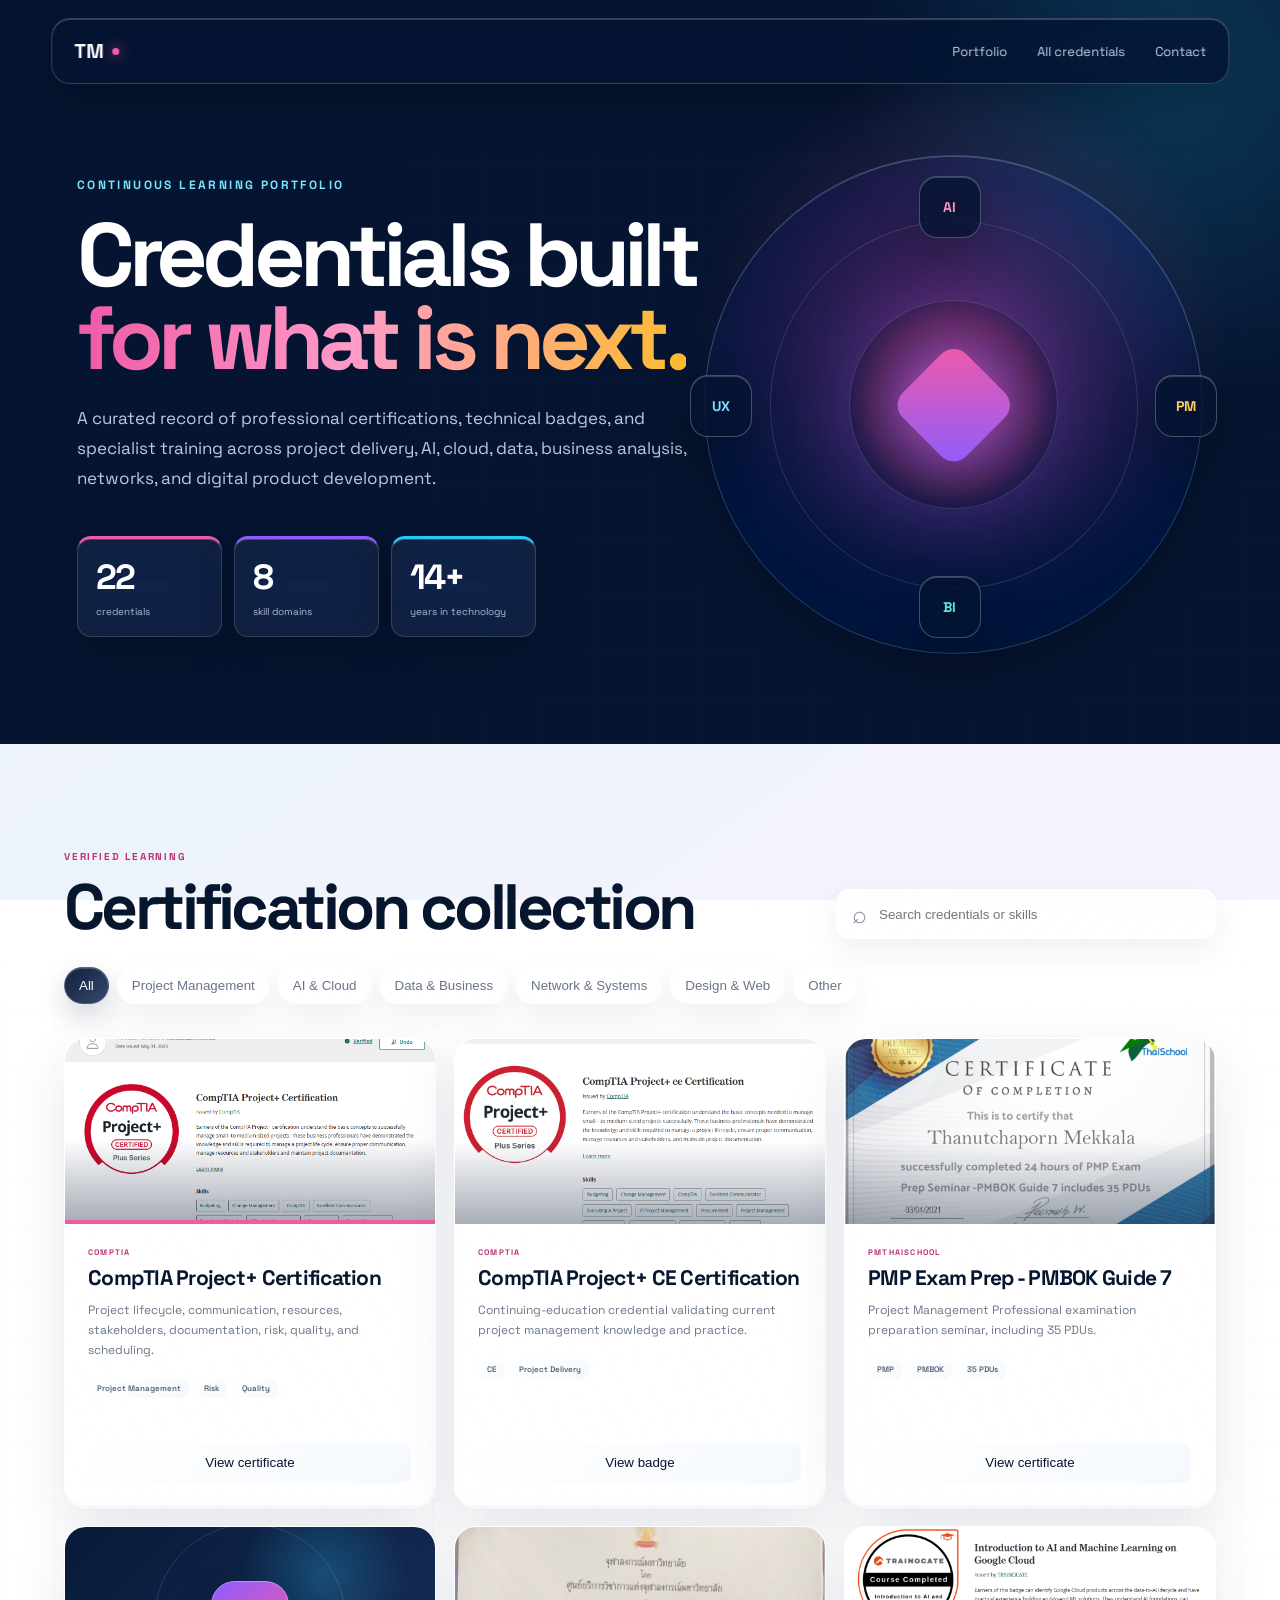
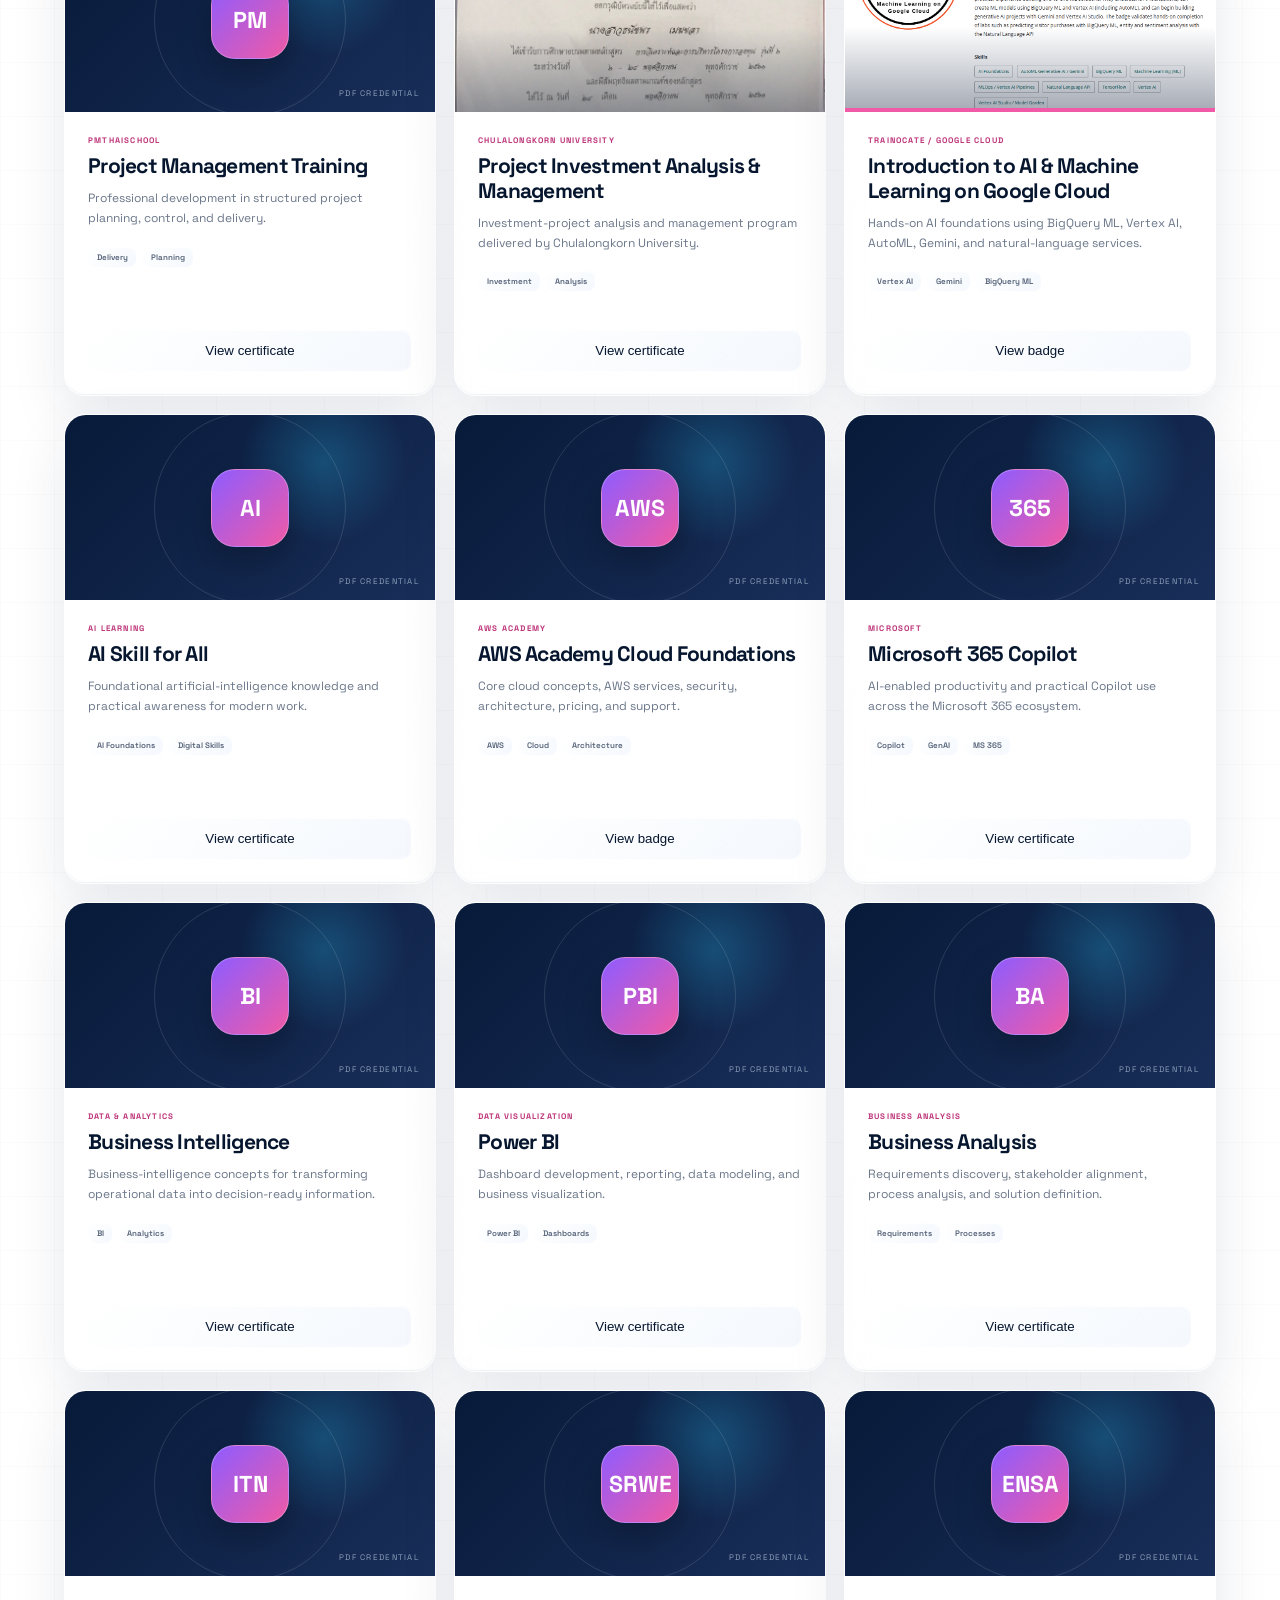
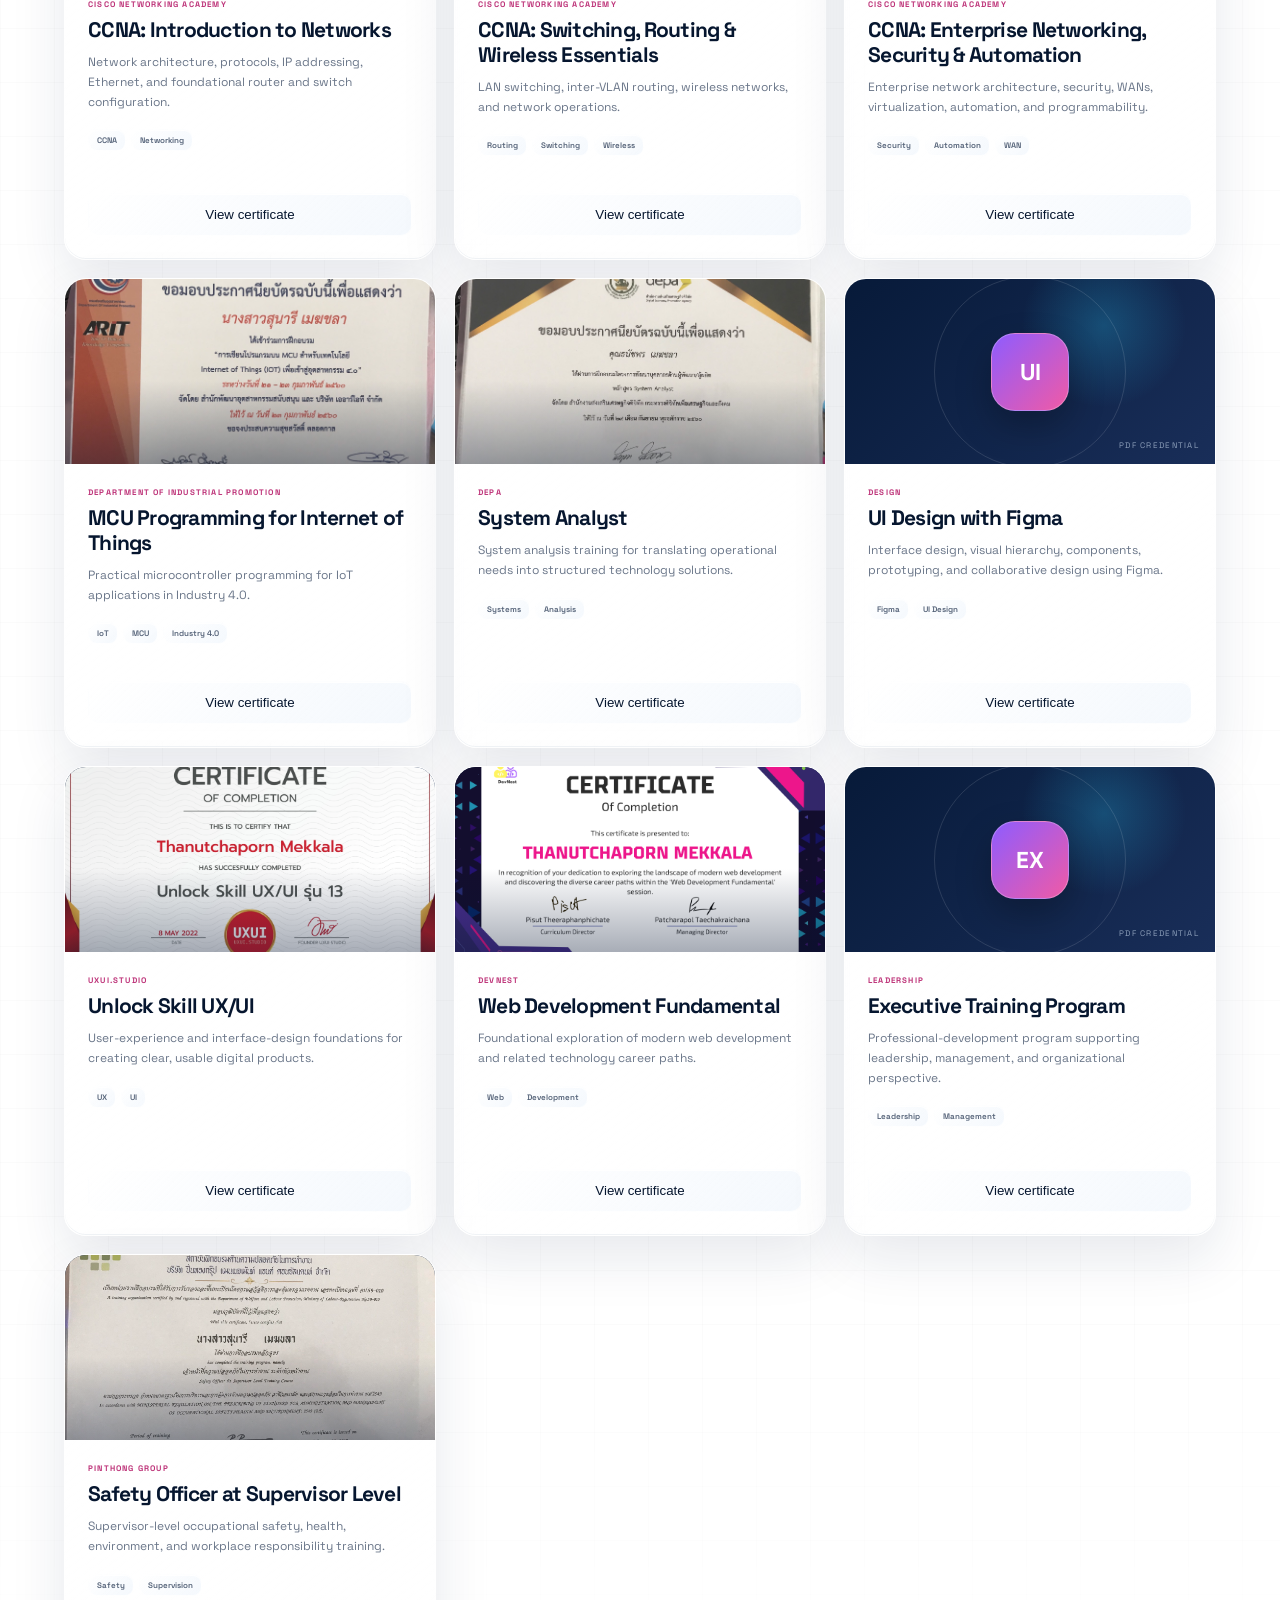
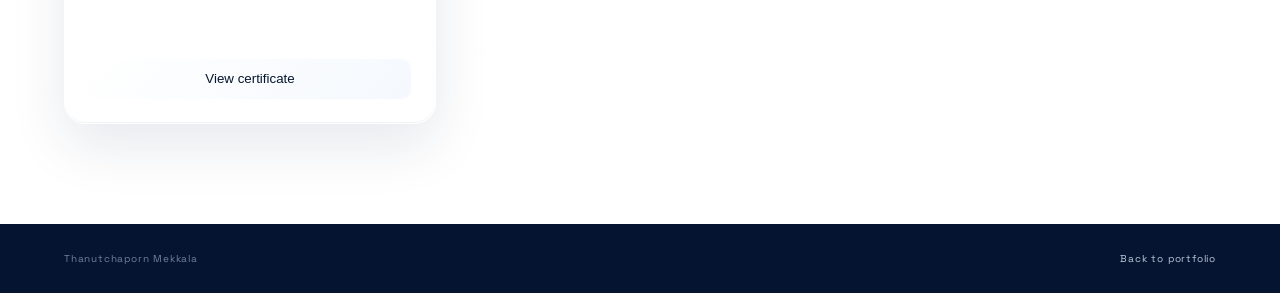
==== certifications.html @ a10a9266 "Publish AI portfolio and certifications" ====
<!doctype html>
<html lang="en">
<head>
  <meta charset="UTF-8">
  <meta name="viewport" content="width=device-width, initial-scale=1.0">
  <meta name="description" content="Professional certifications and training completed by Thanutchaporn Mekkala.">
  <title>Certifications - Thanutchaporn Mekkala</title>
  <link rel="preconnect" href="https://fonts.googleapis.com">
  <link rel="preconnect" href="https://fonts.gstatic.com" crossorigin>
  <link href="https://fonts.googleapis.com/css2?family=Space+Grotesk:wght@400;500;600;700&display=swap" rel="stylesheet">
  <link rel="stylesheet" href="certifications.css">
</head>
<body>
  <header class="cert-nav">
    <a class="cert-brand" href="index.html"><span>TM</span><i></i></a>
    <nav aria-label="Certification navigation"><a href="index.html">Portfolio</a><a href="#catalog">All credentials</a><a href="index.html#contact">Contact</a></nav>
  </header>

  <main>
    <section class="cert-hero">
      <div class="hero-grid" aria-hidden="true"></div>
      <div class="cert-hero-copy">
        <span class="cert-kicker">CONTINUOUS LEARNING PORTFOLIO</span>
        <h1>Credentials built<br><em>for what is next.</em></h1>
        <p>A curated record of professional certifications, technical badges, and specialist training across project delivery, AI, cloud, data, business analysis, networks, and digital product development.</p>
        <div class="cert-stats"><div><strong>22</strong><span>credentials</span></div><div><strong>8</strong><span>skill domains</span></div><div><strong>14+</strong><span>years in technology</span></div></div>
      </div>
      <div class="cert-orbit" aria-hidden="true"><div class="orb orb-a">AI</div><div class="orb orb-b">PM</div><div class="orb orb-c">BI</div><div class="orb orb-d">UX</div><span></span></div>
    </section>

    <section class="catalog" id="catalog">
      <div class="catalog-head">
        <div><span>VERIFIED LEARNING</span><h2>Certification collection</h2></div>
        <label class="cert-search"><span aria-hidden="true">⌕</span><input id="certSearch" type="search" placeholder="Search credentials or skills" aria-label="Search credentials"></label>
      </div>
      <div class="filters" aria-label="Filter credentials">
        <button class="active" data-filter="all">All</button><button data-filter="project">Project Management</button><button data-filter="ai-cloud">AI &amp; Cloud</button><button data-filter="data-business">Data &amp; Business</button><button data-filter="network">Network &amp; Systems</button><button data-filter="design">Design &amp; Web</button><button data-filter="other">Other</button>
      </div>

      <div class="cert-grid">
        <article class="cert-card featured" data-category="project" data-search="comptia project plus certification project management"><div class="card-visual image"><img src="assets/certificates/comptia-project-plus-badge.png" alt="CompTIA Project+ badge"></div><div class="card-copy"><span>COMPTIA</span><h3>CompTIA Project+ Certification</h3><p>Project lifecycle, communication, resources, stakeholders, documentation, risk, quality, and scheduling.</p><div class="skills"><b>Project Management</b><b>Risk</b><b>Quality</b></div><button data-view="assets/certificates/comptia-project-plus-certificate.pdf" data-type="pdf">View certificate</button></div></article>
        <article class="cert-card" data-category="project" data-search="comptia project plus ce continuing education"><div class="card-visual image"><img src="assets/certificates/comptia-project-plus-ce.png" alt="CompTIA Project+ CE badge"></div><div class="card-copy"><span>COMPTIA</span><h3>CompTIA Project+ CE Certification</h3><p>Continuing-education credential validating current project management knowledge and practice.</p><div class="skills"><b>CE</b><b>Project Delivery</b></div><button data-view="assets/certificates/comptia-project-plus-ce.png" data-type="image">View badge</button></div></article>
        <article class="cert-card" data-category="project" data-search="pmp exam prep pmbok guide 7 35 pdus pmthaischool"><div class="card-visual image"><img src="assets/certificates/pmp-exam-prep.jpg" alt="PMP exam preparation certificate"></div><div class="card-copy"><span>PMTHAISCHOOL</span><h3>PMP Exam Prep - PMBOK Guide 7</h3><p>Project Management Professional examination preparation seminar, including 35 PDUs.</p><div class="skills"><b>PMP</b><b>PMBOK</b><b>35 PDUs</b></div><button data-view="assets/certificates/pmp-exam-prep.jpg" data-type="image">View certificate</button></div></article>
        <article class="cert-card" data-category="project" data-search="project management pmthaischool"><div class="card-visual pdf"><span>PM</span></div><div class="card-copy"><span>PMTHAISCHOOL</span><h3>Project Management Training</h3><p>Professional development in structured project planning, control, and delivery.</p><div class="skills"><b>Delivery</b><b>Planning</b></div><button data-view="assets/certificates/pmthaischool-project-management.pdf" data-type="pdf">View certificate</button></div></article>
        <article class="cert-card" data-category="project" data-search="project investment analysis management chulalongkorn university"><div class="card-visual image"><img src="assets/certificates/project-investment.jpg" alt="Project investment certificate"></div><div class="card-copy"><span>CHULALONGKORN UNIVERSITY</span><h3>Project Investment Analysis &amp; Management</h3><p>Investment-project analysis and management program delivered by Chulalongkorn University.</p><div class="skills"><b>Investment</b><b>Analysis</b></div><button data-view="assets/certificates/project-investment.jpg" data-type="image">View certificate</button></div></article>

        <article class="cert-card featured" data-category="ai-cloud" data-search="introduction ai machine learning google cloud vertex gemini bigquery ml"><div class="card-visual image"><img src="assets/certificates/google-cloud-ai-ml.png" alt="Google Cloud AI and machine learning badge"></div><div class="card-copy"><span>TRAINOCATE / GOOGLE CLOUD</span><h3>Introduction to AI &amp; Machine Learning on Google Cloud</h3><p>Hands-on AI foundations using BigQuery ML, Vertex AI, AutoML, Gemini, and natural-language services.</p><div class="skills"><b>Vertex AI</b><b>Gemini</b><b>BigQuery ML</b></div><button data-view="assets/certificates/google-cloud-ai-ml.png" data-type="image">View badge</button></div></article>
        <article class="cert-card" data-category="ai-cloud" data-search="ai skill for all artificial intelligence"><div class="card-visual pdf"><span>AI</span></div><div class="card-copy"><span>AI LEARNING</span><h3>AI Skill for All</h3><p>Foundational artificial-intelligence knowledge and practical awareness for modern work.</p><div class="skills"><b>AI Foundations</b><b>Digital Skills</b></div><button data-view="assets/certificates/ai-skill-for-all.pdf" data-type="pdf">View certificate</button></div></article>
        <article class="cert-card" data-category="ai-cloud" data-search="aws academy cloud foundations amazon web services"><div class="card-visual pdf"><span>AWS</span></div><div class="card-copy"><span>AWS ACADEMY</span><h3>AWS Academy Cloud Foundations</h3><p>Core cloud concepts, AWS services, security, architecture, pricing, and support.</p><div class="skills"><b>AWS</b><b>Cloud</b><b>Architecture</b></div><button data-view="assets/certificates/aws-cloud-foundations.pdf" data-type="pdf">View badge</button></div></article>
        <article class="cert-card" data-category="ai-cloud" data-search="microsoft 365 copilot generative ai productivity"><div class="card-visual pdf"><span>365</span></div><div class="card-copy"><span>MICROSOFT</span><h3>Microsoft 365 Copilot</h3><p>AI-enabled productivity and practical Copilot use across the Microsoft 365 ecosystem.</p><div class="skills"><b>Copilot</b><b>GenAI</b><b>MS 365</b></div><button data-view="assets/certificates/ms365-copilot.pdf" data-type="pdf">View certificate</button></div></article>

        <article class="cert-card" data-category="data-business" data-search="business intelligence bi analytics"><div class="card-visual pdf"><span>BI</span></div><div class="card-copy"><span>DATA &amp; ANALYTICS</span><h3>Business Intelligence</h3><p>Business-intelligence concepts for transforming operational data into decision-ready information.</p><div class="skills"><b>BI</b><b>Analytics</b></div><button data-view="assets/certificates/business-intelligence.pdf" data-type="pdf">View certificate</button></div></article>
        <article class="cert-card" data-category="data-business" data-search="power bi microsoft dashboard visualization"><div class="card-visual pdf"><span>PBI</span></div><div class="card-copy"><span>DATA VISUALIZATION</span><h3>Power BI</h3><p>Dashboard development, reporting, data modeling, and business visualization.</p><div class="skills"><b>Power BI</b><b>Dashboards</b></div><button data-view="assets/certificates/power-bi.pdf" data-type="pdf">View certificate</button></div></article>
        <article class="cert-card" data-category="data-business" data-search="business analysis ba requirements"><div class="card-visual pdf"><span>BA</span></div><div class="card-copy"><span>BUSINESS ANALYSIS</span><h3>Business Analysis</h3><p>Requirements discovery, stakeholder alignment, process analysis, and solution definition.</p><div class="skills"><b>Requirements</b><b>Processes</b></div><button data-view="assets/certificates/business-analysis.pdf" data-type="pdf">View certificate</button></div></article>

        <article class="cert-card" data-category="network" data-search="ccna introduction networks itn cisco"><div class="card-visual pdf"><span>ITN</span></div><div class="card-copy"><span>CISCO NETWORKING ACADEMY</span><h3>CCNA: Introduction to Networks</h3><p>Network architecture, protocols, IP addressing, Ethernet, and foundational router and switch configuration.</p><div class="skills"><b>CCNA</b><b>Networking</b></div><button data-view="assets/certificates/ccna-itn.pdf" data-type="pdf">View certificate</button></div></article>
        <article class="cert-card" data-category="network" data-search="ccna switching routing wireless essentials srwe cisco"><div class="card-visual pdf"><span>SRWE</span></div><div class="card-copy"><span>CISCO NETWORKING ACADEMY</span><h3>CCNA: Switching, Routing &amp; Wireless Essentials</h3><p>LAN switching, inter-VLAN routing, wireless networks, and network operations.</p><div class="skills"><b>Routing</b><b>Switching</b><b>Wireless</b></div><button data-view="assets/certificates/ccna-srwe.pdf" data-type="pdf">View certificate</button></div></article>
        <article class="cert-card" data-category="network" data-search="ccna enterprise networking security automation ensa cisco"><div class="card-visual pdf"><span>ENSA</span></div><div class="card-copy"><span>CISCO NETWORKING ACADEMY</span><h3>CCNA: Enterprise Networking, Security &amp; Automation</h3><p>Enterprise network architecture, security, WANs, virtualization, automation, and programmability.</p><div class="skills"><b>Security</b><b>Automation</b><b>WAN</b></div><button data-view="assets/certificates/ccna-ensa.pdf" data-type="pdf">View certificate</button></div></article>
        <article class="cert-card" data-category="network" data-search="internet things iot mcu industry 4 industrial promotion"><div class="card-visual image"><img src="assets/certificates/iot-industry-4.jpg" alt="Internet of Things certificate"></div><div class="card-copy"><span>DEPARTMENT OF INDUSTRIAL PROMOTION</span><h3>MCU Programming for Internet of Things</h3><p>Practical microcontroller programming for IoT applications in Industry 4.0.</p><div class="skills"><b>IoT</b><b>MCU</b><b>Industry 4.0</b></div><button data-view="assets/certificates/iot-industry-4.jpg" data-type="image">View certificate</button></div></article>
        <article class="cert-card" data-category="network" data-search="system analyst depa digital economy"><div class="card-visual image"><img src="assets/certificates/system-analyst.jpg" alt="System Analyst certificate"></div><div class="card-copy"><span>DEPA</span><h3>System Analyst</h3><p>System analysis training for translating operational needs into structured technology solutions.</p><div class="skills"><b>Systems</b><b>Analysis</b></div><button data-view="assets/certificates/system-analyst.jpg" data-type="image">View certificate</button></div></article>

        <article class="cert-card" data-category="design" data-search="ui design figma ux interface"><div class="card-visual pdf"><span>UI</span></div><div class="card-copy"><span>DESIGN</span><h3>UI Design with Figma</h3><p>Interface design, visual hierarchy, components, prototyping, and collaborative design using Figma.</p><div class="skills"><b>Figma</b><b>UI Design</b></div><button data-view="assets/certificates/ui-design-figma.pdf" data-type="pdf">View certificate</button></div></article>
        <article class="cert-card" data-category="design" data-search="unlock skill ux ui studio user experience"><div class="card-visual image"><img src="assets/certificates/ux-ui-unlock-skill.jpg" alt="UX UI certificate"></div><div class="card-copy"><span>UXUI.STUDIO</span><h3>Unlock Skill UX/UI</h3><p>User-experience and interface-design foundations for creating clear, usable digital products.</p><div class="skills"><b>UX</b><b>UI</b></div><button data-view="assets/certificates/ux-ui-unlock-skill.jpg" data-type="image">View certificate</button></div></article>
        <article class="cert-card" data-category="design" data-search="web development fundamental devnest"><div class="card-visual image"><img src="assets/certificates/web-development-fundamental.png" alt="Web development certificate"></div><div class="card-copy"><span>DEVNEST</span><h3>Web Development Fundamental</h3><p>Foundational exploration of modern web development and related technology career paths.</p><div class="skills"><b>Web</b><b>Development</b></div><button data-view="assets/certificates/web-development-fundamental.png" data-type="image">View certificate</button></div></article>

        <article class="cert-card" data-category="other" data-search="executive leadership training program"><div class="card-visual pdf"><span>EX</span></div><div class="card-copy"><span>LEADERSHIP</span><h3>Executive Training Program</h3><p>Professional-development program supporting leadership, management, and organizational perspective.</p><div class="skills"><b>Leadership</b><b>Management</b></div><button data-view="assets/certificates/executive-training-program.pdf" data-type="pdf">View certificate</button></div></article>
        <article class="cert-card" data-category="other" data-search="safety officer supervisor occupational health safety"><div class="card-visual image"><img src="assets/certificates/safety-officer-supervisor.jpg" alt="Safety officer certificate"></div><div class="card-copy"><span>PINTHONG GROUP</span><h3>Safety Officer at Supervisor Level</h3><p>Supervisor-level occupational safety, health, environment, and workplace responsibility training.</p><div class="skills"><b>Safety</b><b>Supervision</b></div><button data-view="assets/certificates/safety-officer-supervisor.jpg" data-type="image">View certificate</button></div></article>
      </div>
      <p class="no-results" hidden>No credentials match your search.</p>
    </section>
  </main>

  <footer><span>Thanutchaporn Mekkala</span><a href="index.html">Back to portfolio</a></footer>

  <dialog class="viewer" id="certViewer">
    <div class="viewer-bar"><strong id="viewerTitle">Certificate viewer - view only</strong><button id="viewerClose" aria-label="Close viewer">×</button></div>
    <div class="viewer-stage"><iframe id="viewerPdf" title="Certificate PDF preview"></iframe><img id="viewerImage" alt="Certificate preview" draggable="false"><div class="viewer-watermark" aria-hidden="true">VIEW ONLY · THANUTCHAPORN MEKKALA</div></div>
  </dialog>
  <script src="certifications.js"></script>
</body>
</html>
---- certifications.css ----
:root{--ink:#06162f;--paper:#f3f7fb;--pink:#f05aa6;--violet:#8e5cff;--cyan:#28c7f7;--teal:#22d2bd;--gold:#ffbd2e;--line:rgba(6,22,47,.1)}
*{box-sizing:border-box}html{scroll-behavior:smooth}body{margin:0;background:var(--paper);color:var(--ink);font-family:"Space Grotesk",sans-serif}.cert-nav{position:fixed;z-index:20;top:18px;left:50%;width:min(92%,1500px);height:66px;padding:0 22px;display:flex;align-items:center;justify-content:space-between;transform:translateX(-50%);border:1px solid rgba(255,255,255,.2);border-radius:19px;background:rgba(5,20,48,.82);backdrop-filter:blur(18px);box-shadow:0 16px 45px rgba(0,0,0,.18)}.cert-brand{display:flex;align-items:center;gap:8px;color:#fff;text-decoration:none;font-size:20px;font-weight:700}.cert-brand i{width:7px;height:7px;border-radius:50%;background:var(--pink);box-shadow:0 0 14px var(--pink)}.cert-nav nav{display:flex;gap:30px}.cert-nav nav a{color:#c6d0e1;text-decoration:none;font-size:13px}.cert-nav nav a:hover{color:#fff}.cert-hero{position:relative;min-height:720px;padding:155px max(6vw,28px) 90px;overflow:hidden;display:grid;grid-template-columns:1.2fr .8fr;align-items:center;color:#fff;background:radial-gradient(circle at 75% 45%,rgba(240,90,166,.27),transparent 26%),radial-gradient(circle at 92% 10%,rgba(40,199,247,.2),transparent 24%),#051430}.hero-grid{position:absolute;inset:0;opacity:.3;background-image:linear-gradient(rgba(255,255,255,.045) 1px,transparent 1px),linear-gradient(90deg,rgba(255,255,255,.045) 1px,transparent 1px);background-size:54px 54px;mask-image:linear-gradient(90deg,transparent,#000)}.cert-hero-copy{position:relative;z-index:2;max-width:870px}.cert-kicker{color:#78e4ff;font-size:12px;font-weight:700;letter-spacing:.2em}.cert-hero h1{margin:20px 0 24px;font-size:clamp(58px,7vw,112px);line-height:.93;letter-spacing:-.065em}.cert-hero h1 em{font-style:normal;color:transparent;background:linear-gradient(90deg,var(--pink),#ff9bc8 45%,var(--gold));background-clip:text;-webkit-background-clip:text}.cert-hero-copy>p{max-width:760px;color:#bdc8db;font-size:17px;line-height:1.75}.cert-stats{margin-top:42px;display:flex;gap:12px}.cert-stats div{min-width:145px;padding:16px 18px;border:1px solid rgba(255,255,255,.15);border-top:3px solid var(--pink);border-radius:14px;background:rgba(255,255,255,.06);backdrop-filter:blur(12px)}.cert-stats div:nth-child(2){border-top-color:var(--violet)}.cert-stats div:nth-child(3){border-top-color:var(--cyan)}.cert-stats strong{display:block;font-size:35px;letter-spacing:-.06em}.cert-stats span{color:#aeb8cc;font-size:10px}.cert-orbit{position:relative;z-index:2;width:min(39vw,520px);aspect-ratio:1;margin:auto;border:1px solid rgba(117,232,255,.24);border-radius:50%;animation:float 6s ease-in-out infinite}.cert-orbit:before,.cert-orbit:after{content:"";position:absolute;border:1px solid rgba(255,255,255,.13);border-radius:50%}.cert-orbit:before{inset:13%;transform:rotate(35deg)}.cert-orbit:after{inset:29%;background:radial-gradient(circle,rgba(155,92,255,.65),rgba(240,90,166,.15) 55%,transparent 70%);box-shadow:0 0 80px rgba(155,92,255,.3)}.cert-orbit>span{position:absolute;inset:41%;z-index:2;border-radius:18px;background:linear-gradient(135deg,var(--pink),var(--violet));box-shadow:0 0 45px rgba(240,90,166,.45);transform:rotate(45deg)}.orb{position:absolute;z-index:3;width:62px;height:62px;display:grid;place-items:center;border:1px solid rgba(255,255,255,.25);border-radius:18px;background:rgba(5,20,48,.78);box-shadow:0 15px 35px rgba(0,0,0,.25);font-size:14px;font-weight:700}.orb-a{top:4%;left:43%;color:#ff91c2}.orb-b{top:44%;right:-3%;color:#ffd05f}.orb-c{bottom:3%;left:43%;color:#5ce6d5}.orb-d{top:44%;left:-3%;color:#7fddff}.catalog{max-width:1500px;margin:auto;padding:100px max(5vw,24px)}.catalog-head{display:flex;align-items:end;justify-content:space-between;gap:30px;margin-bottom:28px}.catalog-head>div>span{color:#c02f78;font-size:10px;font-weight:700;letter-spacing:.18em}.catalog h2{margin:10px 0 0;font-size:clamp(38px,5vw,70px);line-height:1;letter-spacing:-.055em}.cert-search{width:min(380px,100%);height:50px;padding:0 15px;display:flex;align-items:center;gap:10px;border:1px solid var(--line);border-radius:14px;background:#fff;box-shadow:0 12px 30px rgba(6,22,47,.05)}.cert-search span{font-size:25px;color:#8490a3}.cert-search input{width:100%;border:0;outline:0;background:transparent;font:500 13px inherit;color:var(--ink)}.filters{display:flex;flex-wrap:wrap;gap:8px;margin-bottom:34px}.filters button{padding:10px 14px;border:1px solid var(--line);border-radius:20px;background:#fff;color:#68758a;font:600 11px inherit;cursor:pointer}.filters button.active,.filters button:hover{border-color:var(--ink);background:var(--ink);color:#fff}.cert-grid{display:grid;grid-template-columns:repeat(3,minmax(0,1fr));gap:18px}.cert-card{min-width:0;min-height:470px;display:flex;flex-direction:column;overflow:hidden;border:1px solid var(--line);border-radius:22px;background:#fff;box-shadow:0 15px 40px rgba(6,22,47,.055);transition:transform .25s,box-shadow .25s}.cert-card:hover{transform:translateY(-7px);box-shadow:0 25px 55px rgba(6,22,47,.12)}.cert-card[hidden]{display:none}.card-visual{height:185px;position:relative;overflow:hidden;background:linear-gradient(135deg,#071a39,#192e59)}.card-visual.image img{width:100%;height:100%;object-fit:cover;object-position:center}.card-visual.image:after{content:"";position:absolute;inset:0;background:linear-gradient(180deg,transparent 55%,rgba(5,20,48,.35))}.card-visual.pdf{display:grid;place-items:center;background:radial-gradient(circle at 70% 25%,rgba(40,199,247,.25),transparent 28%),linear-gradient(135deg,#071a39,#192e59)}.card-visual.pdf:before{content:"";position:absolute;width:190px;height:190px;border:1px solid rgba(255,255,255,.12);border-radius:50%}.card-visual.pdf:after{content:"PDF CREDENTIAL";position:absolute;bottom:14px;right:16px;color:#8ea0bb;font-size:8px;letter-spacing:.16em}.card-visual.pdf span{position:relative;z-index:2;width:78px;height:78px;display:grid;place-items:center;border:1px solid rgba(255,255,255,.25);border-radius:24px;background:linear-gradient(135deg,var(--violet),var(--pink));color:#fff;font-size:23px;font-weight:700;box-shadow:0 15px 35px rgba(0,0,0,.25)}.cert-card.featured .card-visual{border-bottom:4px solid var(--pink)}.card-copy{padding:23px;display:flex;flex:1;flex-direction:column}.card-copy>span{color:#bd3278;font-size:8px;font-weight:700;letter-spacing:.15em}.card-copy h3{margin:9px 0 10px;font-size:21px;line-height:1.18;letter-spacing:-.035em}.card-copy p{margin:0;color:#6a7689;font-size:12px;line-height:1.65}.skills{display:flex;flex-wrap:wrap;gap:5px;margin:17px 0}.skills b{padding:5px 8px;border-radius:9px;background:#f1f5f9;color:#536177;font-size:8px;font-weight:600}.card-copy button{width:100%;height:43px;margin-top:auto;border:1px solid #cbd4e1;border-radius:11px;background:#fff;color:var(--ink);font:700 11px inherit;cursor:pointer}.card-copy button:hover{border-color:var(--pink);color:#c42c78;background:#fff6fa}.no-results{text-align:center;color:#7a8698}.viewer{width:min(94vw,1280px);height:min(92vh,900px);padding:0;overflow:hidden;border:0;border-radius:20px;background:#07162f;box-shadow:0 35px 100px rgba(0,0,0,.55)}.viewer::backdrop{background:rgba(2,8,20,.82);backdrop-filter:blur(8px)}.viewer-bar{height:62px;padding:0 18px;display:flex;align-items:center;justify-content:space-between;color:#fff;border-bottom:1px solid rgba(255,255,255,.13)}.viewer-bar strong{font-size:13px}.viewer-bar>div{display:flex;align-items:center;gap:12px}.viewer-bar a{color:#aeefff;font-size:11px;text-decoration:none}.viewer-bar button{width:36px;height:36px;border:1px solid rgba(255,255,255,.2);border-radius:10px;background:rgba(255,255,255,.07);color:#fff;font-size:25px;cursor:pointer}.viewer-stage{height:calc(100% - 62px);display:grid;place-items:center;background:#dfe6ef}.viewer iframe{width:100%;height:100%;border:0;background:#fff}.viewer img{display:none;max-width:100%;max-height:100%;object-fit:contain}.viewer.image-mode iframe{display:none}.viewer.image-mode img{display:block}.viewer.pdf-mode iframe{display:block}.viewer.pdf-mode img{display:none}footer{padding:28px max(5vw,24px);display:flex;justify-content:space-between;background:#051430;color:#71819a;font-size:10px;letter-spacing:.08em}footer a{color:#bdc8db;text-decoration:none}@keyframes float{50%{transform:translateY(-12px) rotate(2deg)}}
@media(max-width:1000px){.cert-hero{grid-template-columns:1fr;min-height:auto}.cert-orbit{display:none}.cert-grid{grid-template-columns:1fr 1fr}.catalog-head{align-items:flex-start;flex-direction:column}.cert-search{width:100%}}
@media(max-width:650px){.cert-nav nav a:not(:first-child){display:none}.cert-hero{padding:130px 20px 70px}.cert-hero h1{font-size:52px}.cert-hero-copy>p{font-size:15px}.cert-stats{display:grid;grid-template-columns:1fr 1fr}.cert-stats div{min-width:0}.cert-grid{grid-template-columns:1fr}.catalog{padding:75px 20px}.cert-card{min-height:440px}.viewer{width:100vw;height:100vh;max-height:none;border-radius:0}footer{gap:14px;flex-direction:column}}

/* View-only certificate presentation controls. */
.card-visual img,.viewer-stage img{-webkit-user-drag:none;user-select:none;pointer-events:none}
.viewer-bar>button{width:36px;height:36px;border:1px solid rgba(255,255,255,.2);border-radius:10px;background:rgba(255,255,255,.07);color:#fff;font-size:25px;cursor:pointer}
.viewer-stage{position:relative;overflow:hidden}
.viewer-watermark{position:absolute;z-index:5;left:50%;bottom:18px;max-width:90%;padding:7px 13px;transform:translateX(-50%);pointer-events:none;border:1px solid rgba(255,255,255,.35);border-radius:20px;background:rgba(5,20,48,.62);color:rgba(255,255,255,.8);font-size:9px;font-weight:700;letter-spacing:.16em;white-space:nowrap;backdrop-filter:blur(7px)}
@media print{body{display:none!important}}

/* Luxury AI glass system - certifications page. */
body{background:radial-gradient(circle at 10% 12%,rgba(40,199,247,.14),transparent 28%),radial-gradient(circle at 90% 24%,rgba(155,92,255,.13),transparent 30%),linear-gradient(145deg,#f5faff,#edf3fa 52%,#f7f3ff);background-attachment:fixed}
.catalog{position:relative}.catalog:before{content:"";position:absolute;z-index:-1;inset:0;opacity:.45;background-image:linear-gradient(rgba(6,25,54,.035) 1px,transparent 1px),linear-gradient(90deg,rgba(6,25,54,.035) 1px,transparent 1px);background-size:54px 54px;mask-image:linear-gradient(180deg,transparent,#000 12%,#000 88%,transparent)}
.cert-nav,.cert-stats div,.cert-orbit,.orb{backdrop-filter:blur(24px) saturate(145%);-webkit-backdrop-filter:blur(24px) saturate(145%);box-shadow:inset 0 1px 0 rgba(255,255,255,.2),0 20px 50px rgba(0,0,0,.2)}
.cert-search,.filters button{border-color:rgba(255,255,255,.82);background:linear-gradient(135deg,rgba(255,255,255,.86),rgba(255,255,255,.58));backdrop-filter:blur(18px) saturate(140%);-webkit-backdrop-filter:blur(18px) saturate(140%);box-shadow:inset 0 1px 0 rgba(255,255,255,.95),0 12px 30px rgba(20,43,79,.07)}
.filters button.active,.filters button:hover{border-color:rgba(255,255,255,.2);background:linear-gradient(135deg,rgba(5,20,48,.95),rgba(25,49,91,.88));box-shadow:inset 0 1px 0 rgba(255,255,255,.18),0 12px 28px rgba(5,20,48,.18)}
.cert-card{position:relative;border-color:rgba(255,255,255,.84);background:linear-gradient(145deg,rgba(255,255,255,.88),rgba(255,255,255,.55));backdrop-filter:blur(22px) saturate(145%);-webkit-backdrop-filter:blur(22px) saturate(145%);box-shadow:0 22px 55px rgba(17,42,78,.1),inset 0 1px 0 rgba(255,255,255,.96),inset 0 -1px 0 rgba(69,102,144,.08)}
.cert-card:before{content:"";position:absolute;z-index:4;top:-60%;left:-42%;width:32%;height:225%;pointer-events:none;opacity:0;transform:rotate(20deg);background:linear-gradient(90deg,transparent,rgba(255,255,255,.75),transparent);transition:left .8s ease,opacity .35s ease}.cert-card:hover:before{left:120%;opacity:.72}.cert-card:hover{border-color:rgba(155,92,255,.25);box-shadow:0 30px 72px rgba(38,58,104,.17),0 0 0 1px rgba(155,92,255,.1),inset 0 1px 0 #fff}.card-copy{position:relative;z-index:2}.card-copy button,.skills b{border:1px solid rgba(255,255,255,.8);background:linear-gradient(135deg,rgba(255,255,255,.78),rgba(237,244,252,.58));backdrop-filter:blur(12px);-webkit-backdrop-filter:blur(12px);box-shadow:inset 0 1px 0 rgba(255,255,255,.95)}
.viewer{border:1px solid rgba(255,255,255,.18);background:rgba(5,20,48,.86);backdrop-filter:blur(26px) saturate(140%);-webkit-backdrop-filter:blur(26px) saturate(140%);box-shadow:0 40px 120px rgba(0,0,0,.62),inset 0 1px 0 rgba(255,255,255,.16)}
@media(prefers-reduced-motion:reduce){.cert-card:before{display:none}}
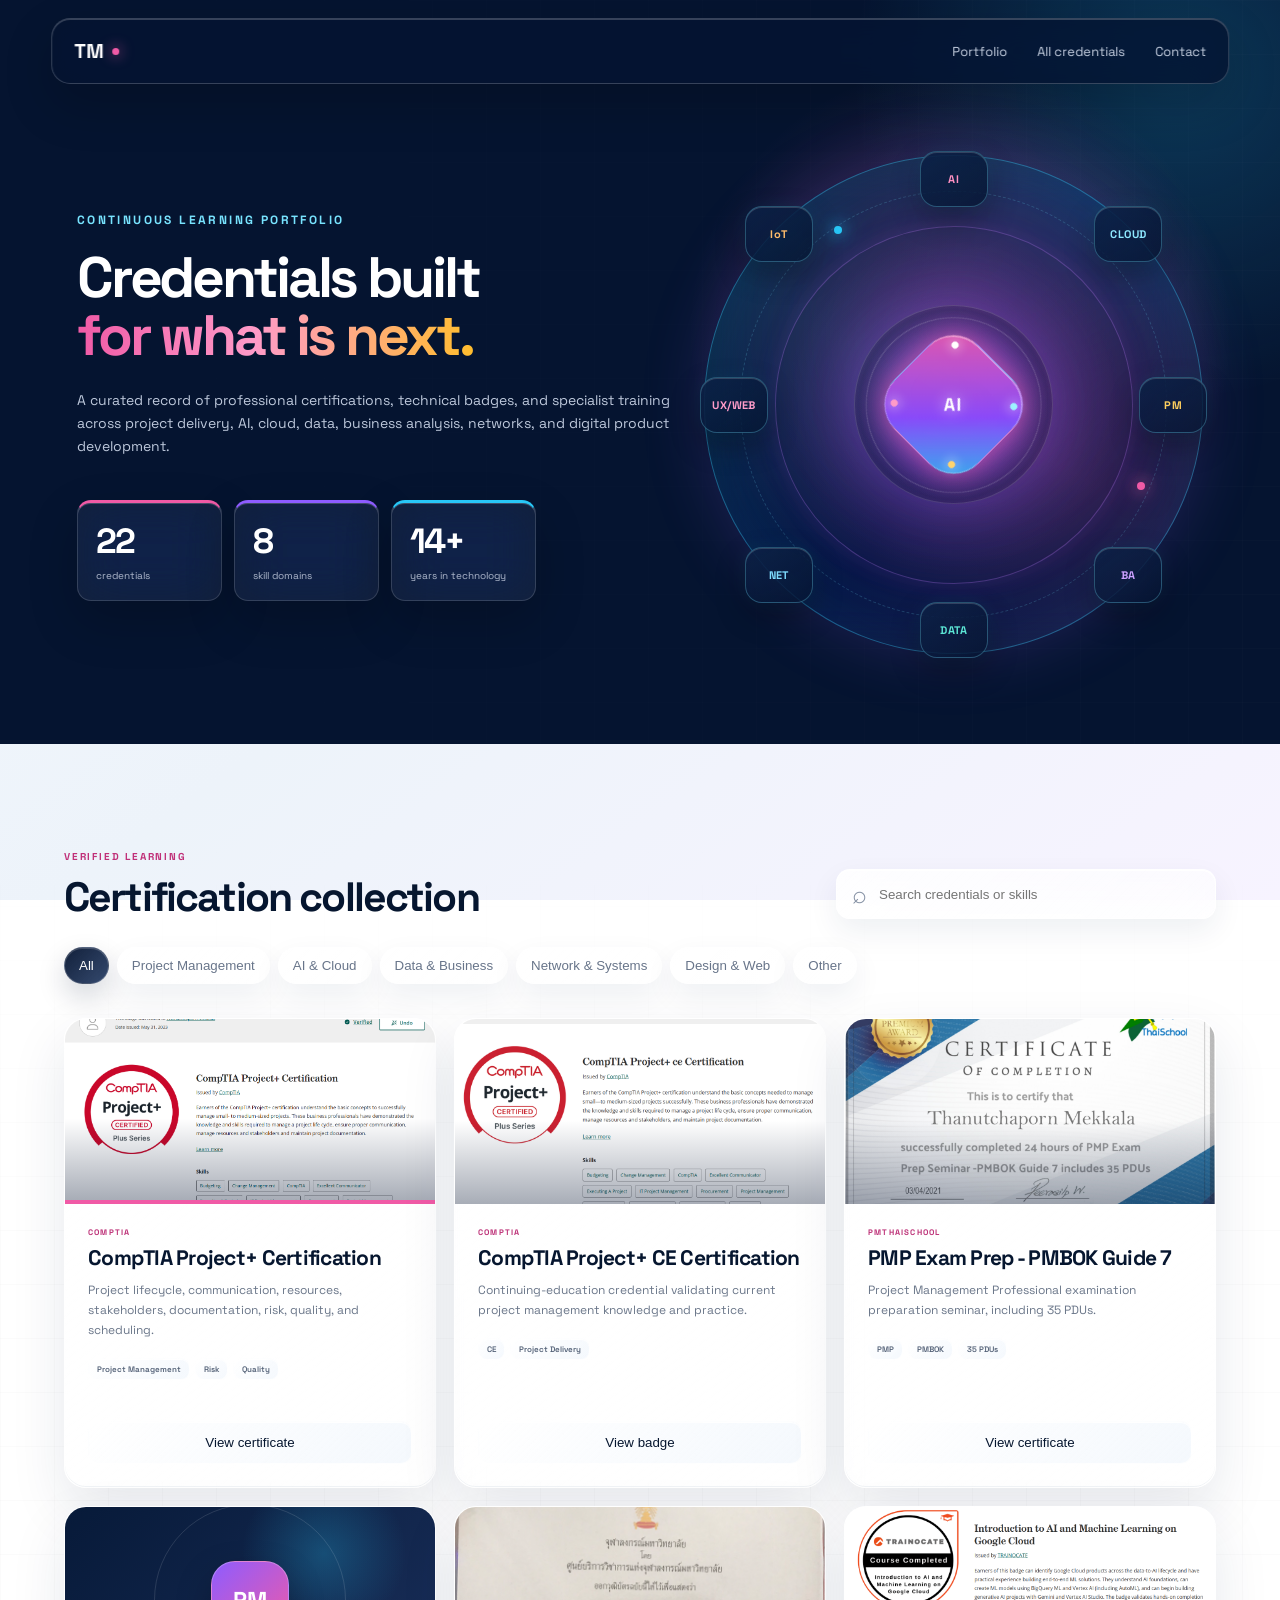
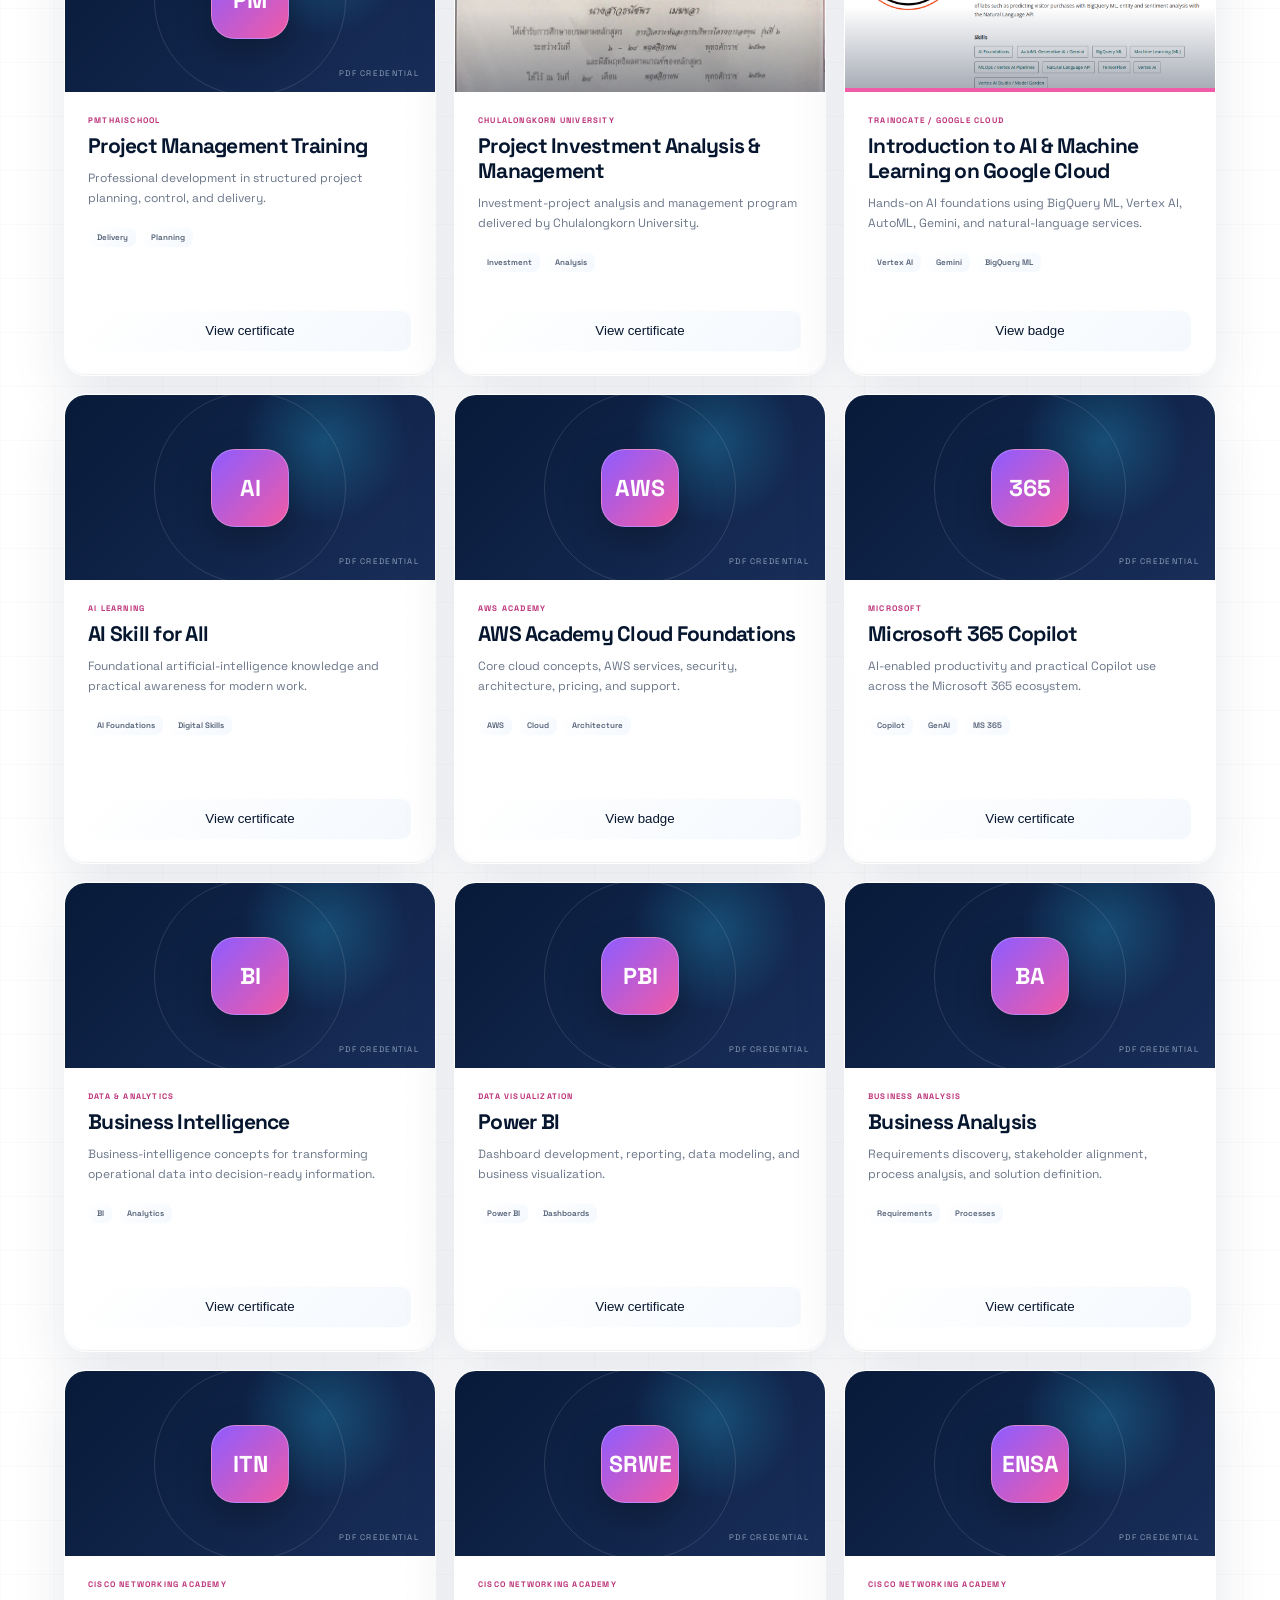
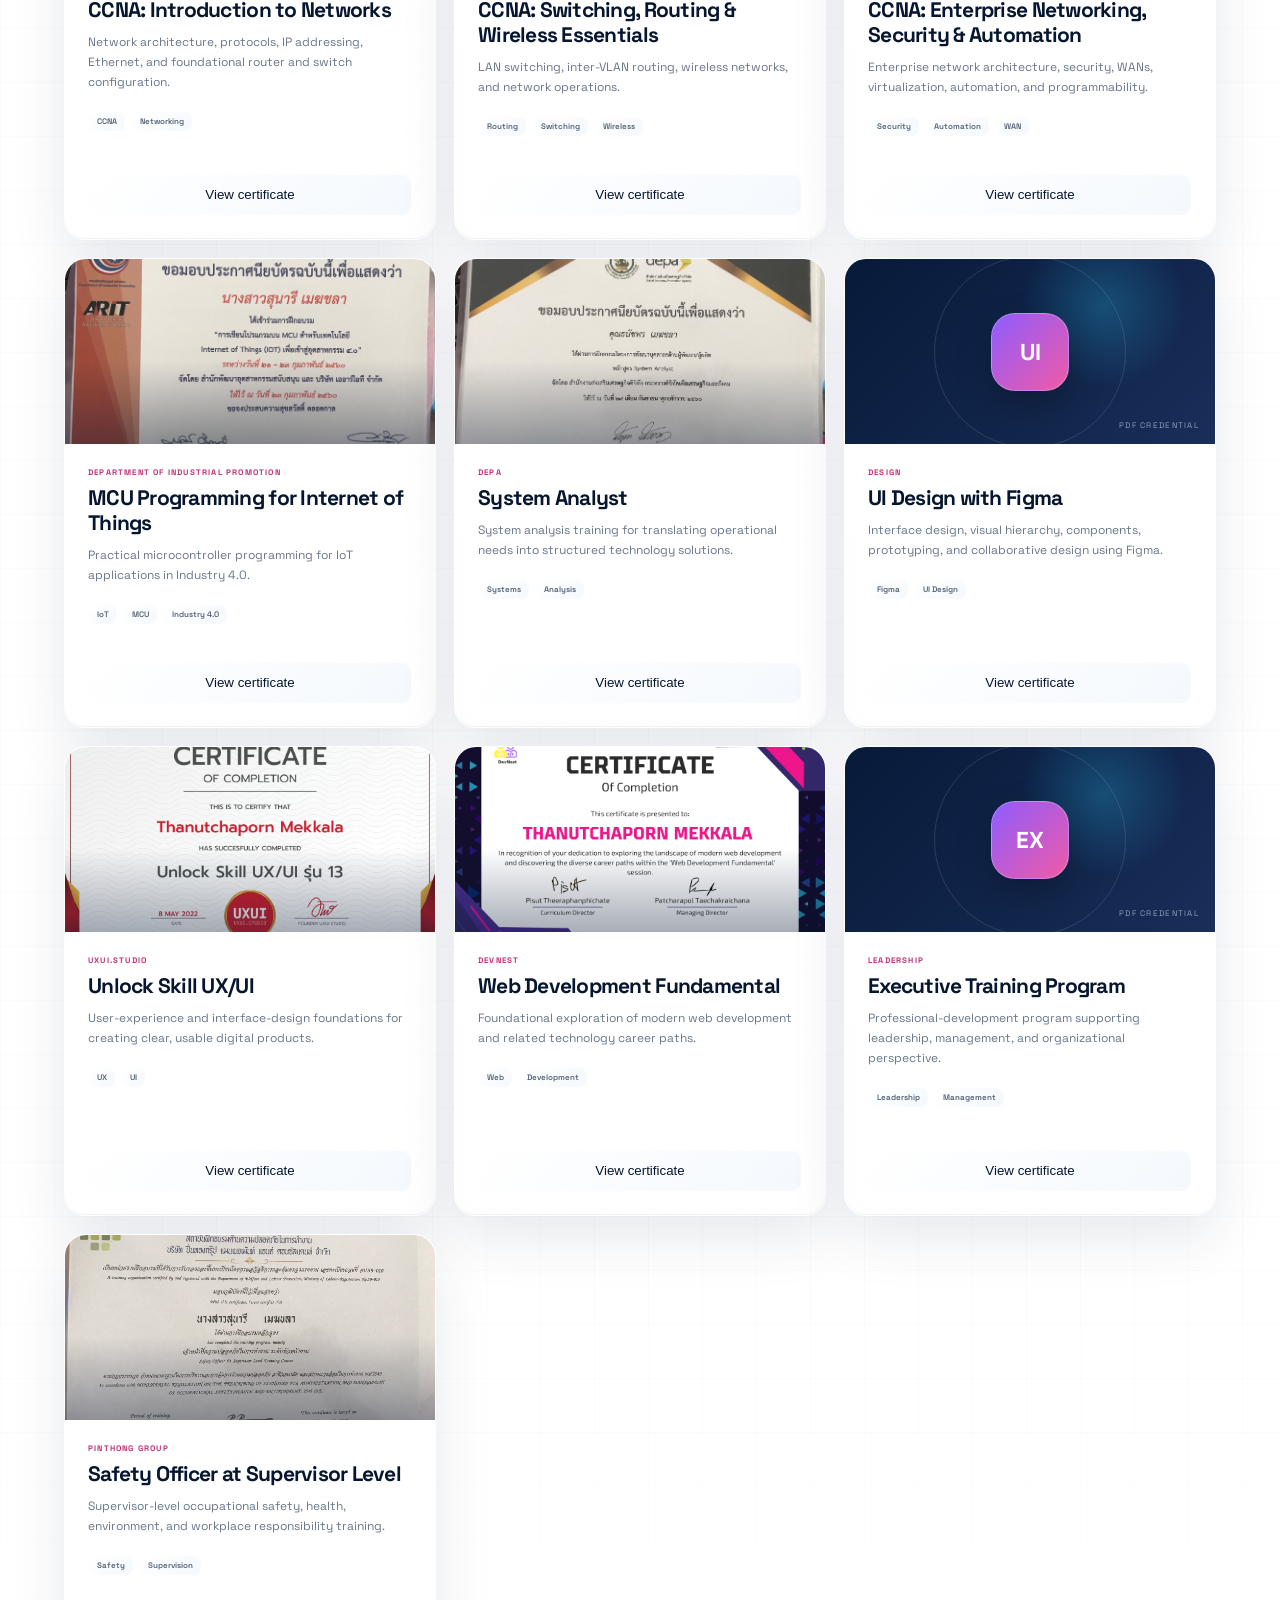
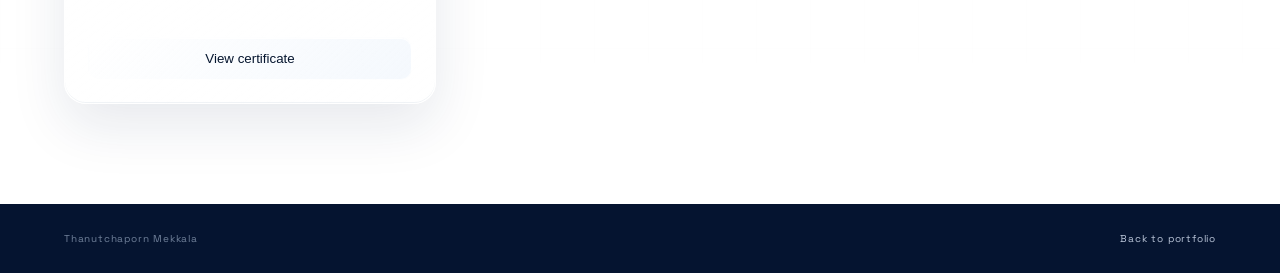
==== commit a1d4bb3e: "Publish expanded portfolio and key projects" ====
--- a/certifications.html
+++ b/certifications.html
@@ -25,7 +25,12 @@
         <p>A curated record of professional certifications, technical badges, and specialist training across project delivery, AI, cloud, data, business analysis, networks, and digital product development.</p>
         <div class="cert-stats"><div><strong>22</strong><span>credentials</span></div><div><strong>8</strong><span>skill domains</span></div><div><strong>14+</strong><span>years in technology</span></div></div>
       </div>
-      <div class="cert-orbit" aria-hidden="true"><div class="orb orb-a">AI</div><div class="orb orb-b">PM</div><div class="orb orb-c">BI</div><div class="orb orb-d">UX</div><span></span></div>
+      <div class="cert-orbit" aria-hidden="true">
+        <div class="orbit-circuit"></div>
+        <div class="orb orb-a">AI</div><div class="orb orb-b">CLOUD</div><div class="orb orb-c">PM</div><div class="orb orb-d">BA</div>
+        <div class="orb orb-e">DATA</div><div class="orb orb-f">NET</div><div class="orb orb-g">UX/WEB</div><div class="orb orb-h">IoT</div>
+        <div class="ai-core"><span>AI</span><i></i><b></b><b></b><b></b><b></b></div>
+      </div>
     </section>
 
     <section class="catalog" id="catalog">
--- a/certifications.css
+++ b/certifications.css
@@ -20,3 +20,31 @@
 .cert-card:before{content:"";position:absolute;z-index:4;top:-60%;left:-42%;width:32%;height:225%;pointer-events:none;opacity:0;transform:rotate(20deg);background:linear-gradient(90deg,transparent,rgba(255,255,255,.75),transparent);transition:left .8s ease,opacity .35s ease}.cert-card:hover:before{left:120%;opacity:.72}.cert-card:hover{border-color:rgba(155,92,255,.25);box-shadow:0 30px 72px rgba(38,58,104,.17),0 0 0 1px rgba(155,92,255,.1),inset 0 1px 0 #fff}.card-copy{position:relative;z-index:2}.card-copy button,.skills b{border:1px solid rgba(255,255,255,.8);background:linear-gradient(135deg,rgba(255,255,255,.78),rgba(237,244,252,.58));backdrop-filter:blur(12px);-webkit-backdrop-filter:blur(12px);box-shadow:inset 0 1px 0 rgba(255,255,255,.95)}
 .viewer{border:1px solid rgba(255,255,255,.18);background:rgba(5,20,48,.86);backdrop-filter:blur(26px) saturate(140%);-webkit-backdrop-filter:blur(26px) saturate(140%);box-shadow:0 40px 120px rgba(0,0,0,.62),inset 0 1px 0 rgba(255,255,255,.16)}
 @media(prefers-reduced-motion:reduce){.cert-card:before{display:none}}
+
+/* Eight-domain AI neural orbit. */
+.cert-orbit{border-color:rgba(61,211,255,.38);background:radial-gradient(circle at center,rgba(155,92,255,.18),transparent 48%),conic-gradient(from 30deg,rgba(40,199,247,.04),rgba(240,90,166,.13),rgba(155,92,255,.05),rgba(34,210,189,.11),rgba(40,199,247,.04));box-shadow:inset 0 0 75px rgba(40,199,247,.08),0 0 65px rgba(155,92,255,.18)}
+.cert-orbit:before{inset:14%;border-color:rgba(192,126,255,.28);box-shadow:0 0 26px rgba(155,92,255,.1)}
+.cert-orbit:after{inset:30%;background:radial-gradient(circle,rgba(240,90,166,.3),rgba(155,92,255,.18) 45%,rgba(7,24,54,.2) 68%,transparent 72%);box-shadow:0 0 90px rgba(155,92,255,.35)}
+.orbit-circuit{position:absolute;inset:7%;border:1px dashed rgba(117,232,255,.18);border-radius:50%;animation:orbitSpin 28s linear infinite}
+.orbit-circuit:before,.orbit-circuit:after{content:"";position:absolute;width:8px;height:8px;border-radius:50%;background:var(--cyan);box-shadow:0 0 15px var(--cyan),0 0 30px rgba(40,199,247,.7)}
+.orbit-circuit:before{top:8%;left:22%}.orbit-circuit:after{right:5%;bottom:30%;background:var(--pink);box-shadow:0 0 15px var(--pink),0 0 30px rgba(240,90,166,.7)}
+.orb{inset:auto;width:68px;height:56px;border-color:rgba(117,232,255,.28);border-radius:17px;background:linear-gradient(145deg,rgba(12,33,70,.92),rgba(5,20,48,.78));font-size:11px;letter-spacing:.04em;box-shadow:inset 0 1px 0 rgba(255,255,255,.16),0 12px 30px rgba(0,0,0,.32),0 0 20px rgba(40,199,247,.08)}
+.orb-a{top:-1%;left:50%;transform:translateX(-50%);color:#ff91c2}
+.orb-b{top:10%;right:8%;color:#8ee9ff}
+.orb-c{top:50%;right:-1%;transform:translateY(-50%);color:#ffd05f}
+.orb-d{right:8%;bottom:10%;color:#cba1ff}
+.orb-e{bottom:-1%;left:50%;transform:translateX(-50%);color:#5ce6d5}
+.orb-f{bottom:10%;left:8%;color:#7fddff}
+.orb-g{top:50%;left:-1%;transform:translateY(-50%);color:#ff9dca}
+.orb-h{top:10%;left:8%;color:#ffbd6c}
+.ai-core{position:absolute;z-index:3;inset:38%;display:grid;place-items:center;border:1px solid rgba(255,255,255,.3);border-radius:30%;background:linear-gradient(135deg,rgba(240,90,166,.95),rgba(139,75,255,.95) 58%,rgba(40,199,247,.9));box-shadow:0 0 25px rgba(240,90,166,.65),0 0 70px rgba(155,92,255,.5),inset 0 1px 0 rgba(255,255,255,.45);transform:rotate(45deg)}
+.ai-core>span{z-index:2;color:#fff;font-size:18px;font-weight:700;letter-spacing:.08em;transform:rotate(-45deg);text-shadow:0 0 14px rgba(255,255,255,.7)}
+.ai-core>i{position:absolute;inset:-25%;border:1px solid rgba(255,255,255,.18);border-radius:50%;animation:corePulse 3.2s ease-in-out infinite}
+.ai-core>b{position:absolute;width:7px;height:7px;border-radius:50%;background:#fff;box-shadow:0 0 12px #fff}.ai-core>b:nth-of-type(1){top:10%;left:12%}.ai-core>b:nth-of-type(2){top:12%;right:10%;background:#9cf2ff}.ai-core>b:nth-of-type(3){right:12%;bottom:10%;background:#ffd46e}.ai-core>b:nth-of-type(4){left:10%;bottom:12%;background:#ff9bc8}
+@keyframes orbitSpin{to{transform:rotate(360deg)}}@keyframes corePulse{50%{transform:scale(1.12);opacity:.45}}
+@media(prefers-reduced-motion:reduce){.orbit-circuit,.ai-core>i{animation:none}}
+/* Typography scale aligned with the main portfolio page. */
+.cert-hero h1{font-size:clamp(48px,4.45vw,70px);line-height:1.02;letter-spacing:-.055em}
+.cert-hero-copy>p{font-size:14px;line-height:1.65}
+.catalog h2{font-size:clamp(30px,3.2vw,46px);line-height:1.08;letter-spacing:-.045em}
+@media(max-width:650px){.cert-hero h1{font-size:38px}}
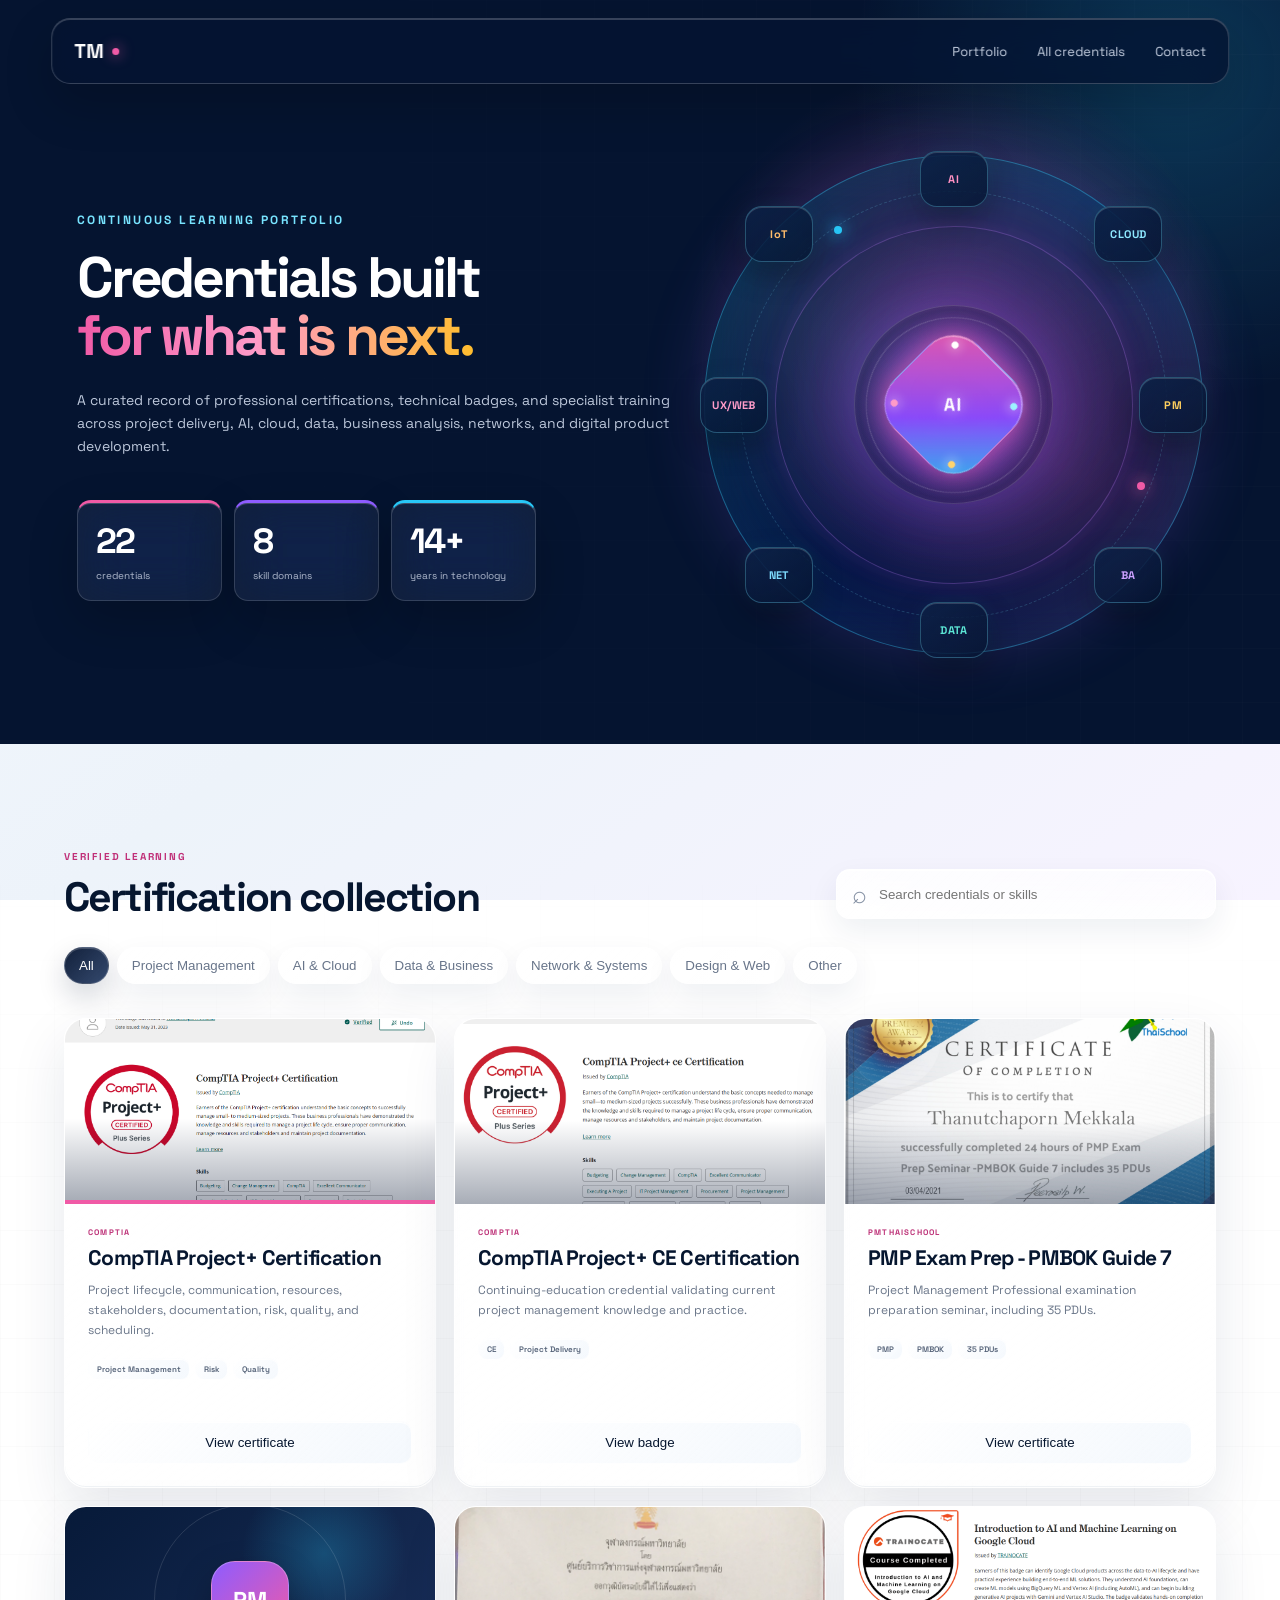
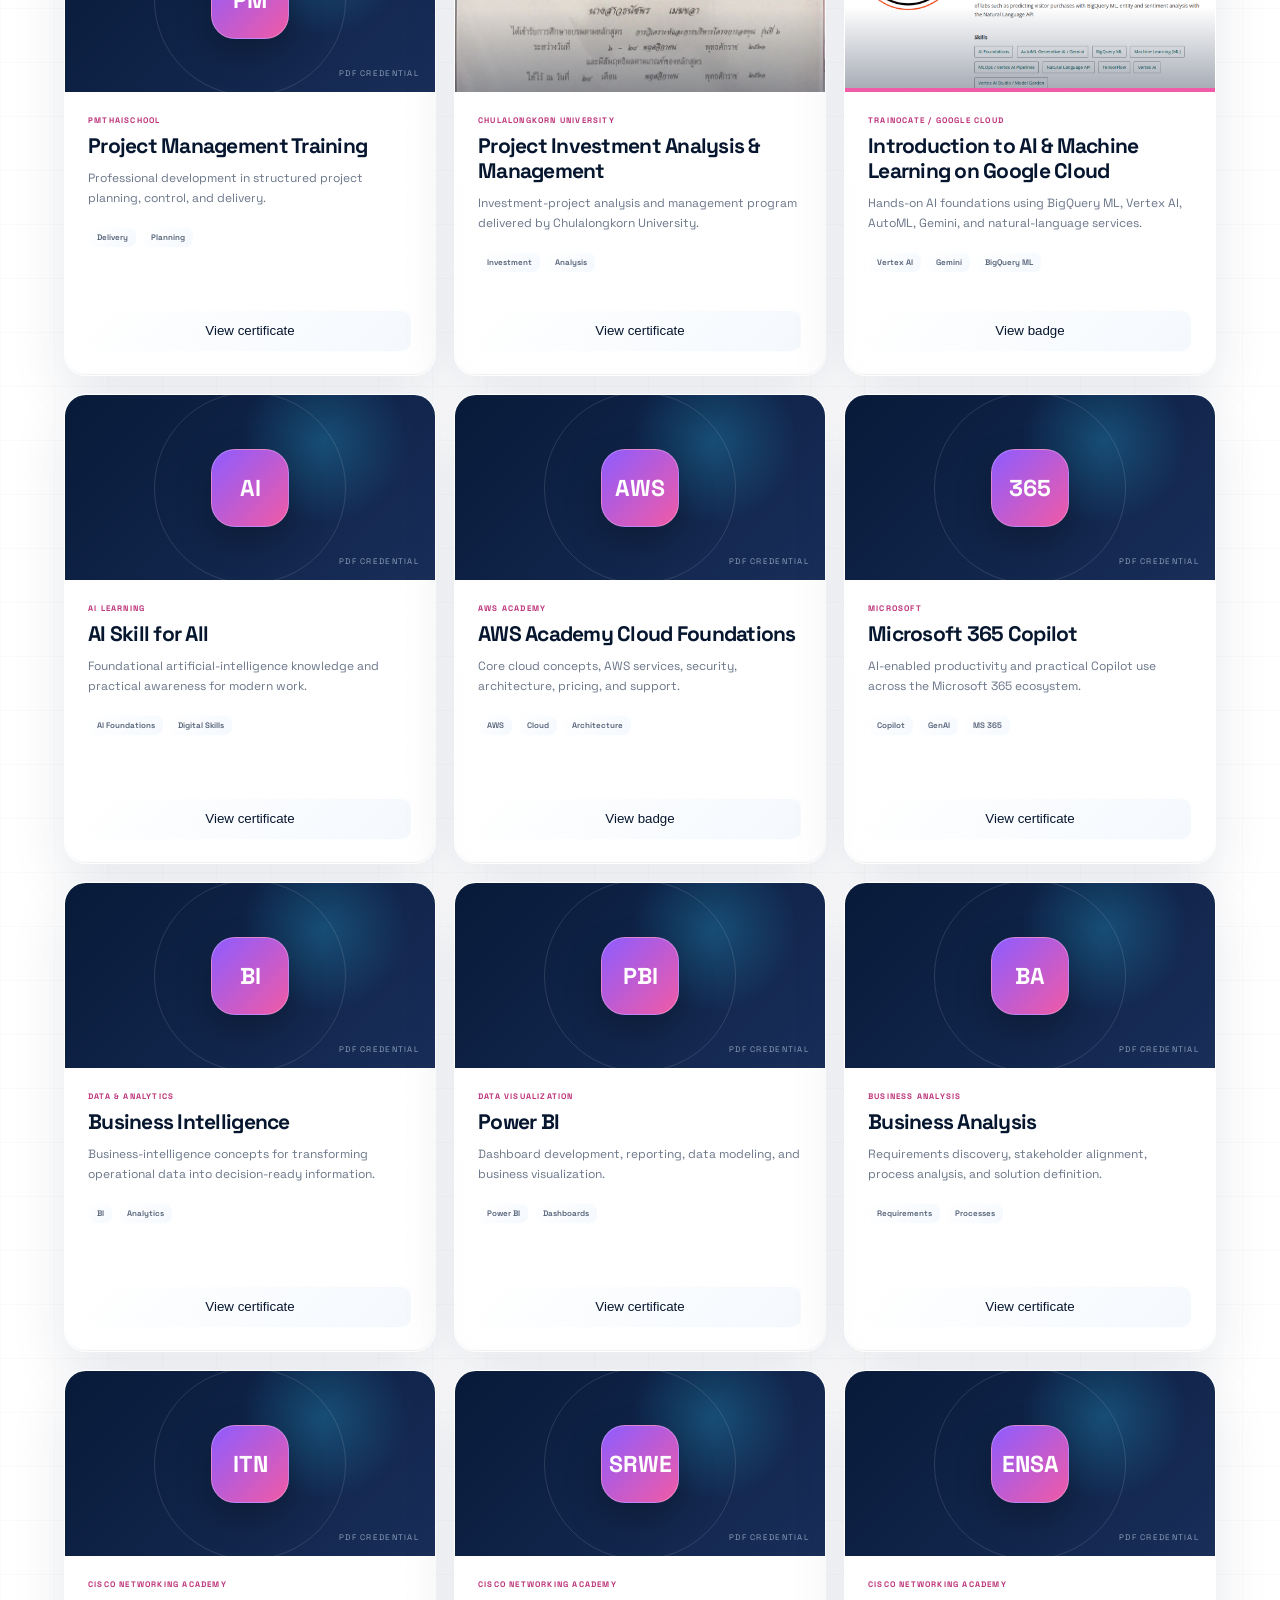
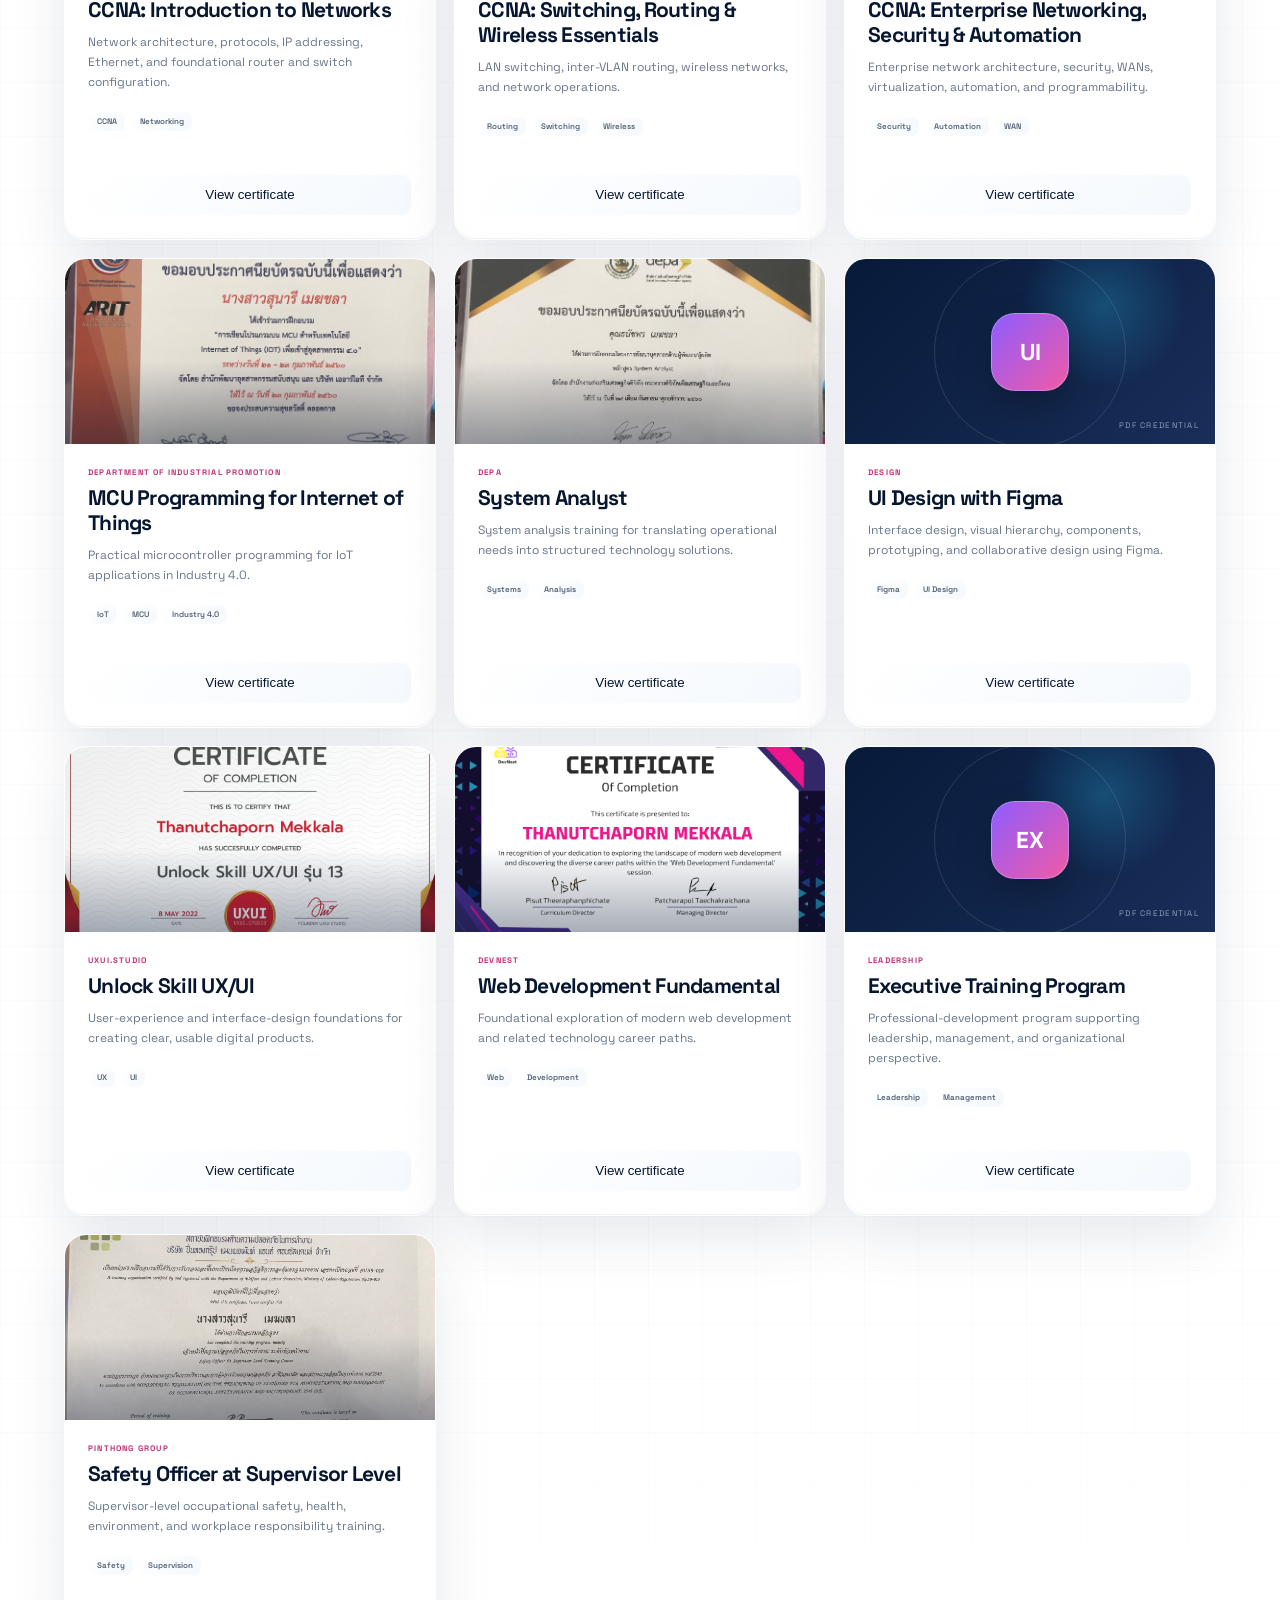
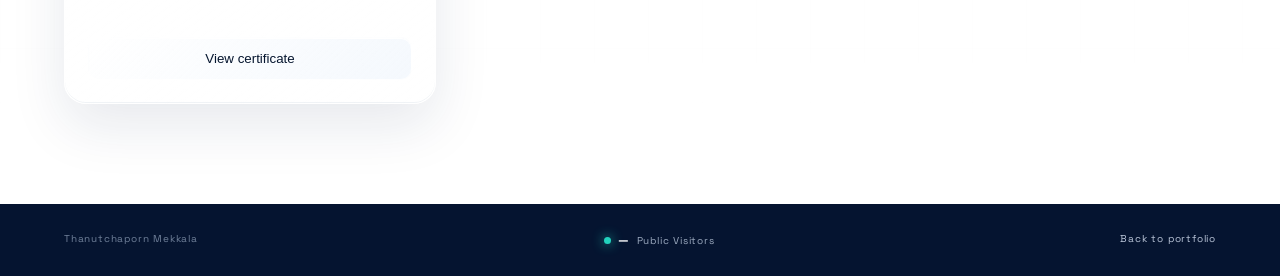
==== commit 26033cde: "Add public visitor counter to site footers" ====
--- a/certifications.html
+++ b/certifications.html
@@ -75,12 +75,13 @@
     </section>
   </main>
 
-  <footer><span>Thanutchaporn Mekkala</span><a href="index.html">Back to portfolio</a></footer>
+  <footer><span>Thanutchaporn Mekkala</span><span class="visitor-counter"><i></i><b data-visitor-count>—</b> Public Visitors</span><a href="index.html">Back to portfolio</a></footer>
 
   <dialog class="viewer" id="certViewer">
     <div class="viewer-bar"><strong id="viewerTitle">Certificate viewer - view only</strong><button id="viewerClose" aria-label="Close viewer">×</button></div>
     <div class="viewer-stage"><iframe id="viewerPdf" title="Certificate PDF preview"></iframe><img id="viewerImage" alt="Certificate preview" draggable="false"><div class="viewer-watermark" aria-hidden="true">VIEW ONLY · THANUTCHAPORN MEKKALA</div></div>
   </dialog>
   <script src="certifications.js"></script>
+  <script src="visitor-counter.js"></script>
 </body>
 </html>
--- a/certifications.css
+++ b/certifications.css
@@ -48,3 +48,4 @@
 .cert-hero-copy>p{font-size:14px;line-height:1.65}
 .catalog h2{font-size:clamp(30px,3.2vw,46px);line-height:1.08;letter-spacing:-.045em}
 @media(max-width:650px){.cert-hero h1{font-size:38px}}
+.visitor-counter{display:inline-flex;align-items:center;gap:7px;color:#9eacc1}.visitor-counter i{width:7px;height:7px;border-radius:50%;background:var(--teal);box-shadow:0 0 12px var(--teal)}.visitor-counter b{color:#fff;font-size:12px}
